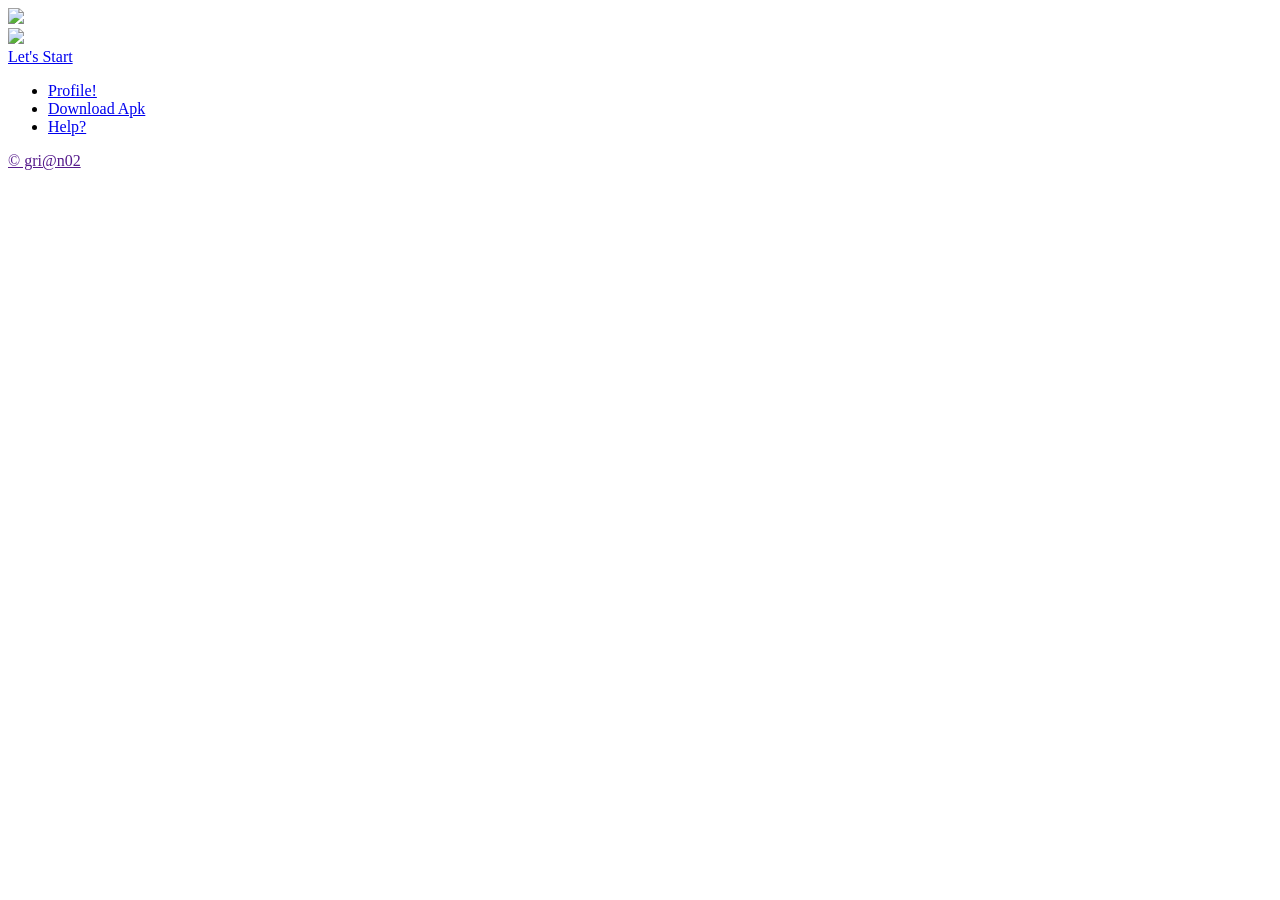
==== index.html @ 62d93dca "change title" ====
<!DOCTYPE html>
<html lang="en">

<head>
    <meta charset="UTF-8">
    <meta name="viewport" content="width=device-width, initial-scale=1.0">
    <title>CpE Dev</title>
    <link href="https://fonts.googleapis.com/css2?family=Noto+Sans+TC:wght@700&display=swap" rel="stylesheet">
    <link href="https://fonts.googleapis.com/css2?family=Noto+Sans+TC:wght@300&display=swap" rel="stylesheet">
    <link rel="stylesheet" href="https://cdnjs.cloudflare.com/ajax/libs/font-awesome/5.14.0/css/all.min.css" integrity="sha512-1PKOgIY59xJ8Co8+NE6FZ+LOAZKjy+KY8iq0G4B3CyeY6wYHN3yt9PW0XpSriVlkMXe40PTKnXrLnZ9+fkDaog==" crossorigin="anonymous" />
    <link rel="icon" href="images/schoollogo.png">
    <link rel="stylesheet" href="css/index.css">
    <link rel="stylesheet" href="css/help.css">
</head>

<body>
    <div class="wrapper">
        <main class="main">
            <div>
                <img src="images/school.png" class="school-logo">
            </div>
            <div class="hero-image">
                <img src="images/title.png" class="entry-logo">
            </div>
            <a class="lets-begin" id="beginBTN" href="selection.html">Let's Start</a>
            
        </main>
    </div>
    <footer class="footer">
        <ul class="links">
            <li><a class="active" href="creators.html">Profile!</a></li>
            <li><a class="active" href="APK/GECOMTECH-Grian.apk" >Download Apk</a></li>
            <li><a class="active" href="https://github.com/yan-gajila/gecomtech/blob/main/README.md">Help?</a></li>
        </ul>
        <section class="copyright">
            <p > <a href=""> &#169; gri@n02 </a></p>
        </section>
        <!-- <audio id="music">
            <source src="sfx/frontmusic.mp3" type="audio/mp3">
                <p><i class="fa fa-play" aria-hidden="true"></i>
                <i class="fa fa-pause" aria-hidden="true"></i></p>
        </audio> -->
        <audio  id="click">
            <source src="sfx/click.ogg" type="audio/mp3">
        </audio>
    </footer>
    <script src="js/entry.js"></script>
</body>
</html>
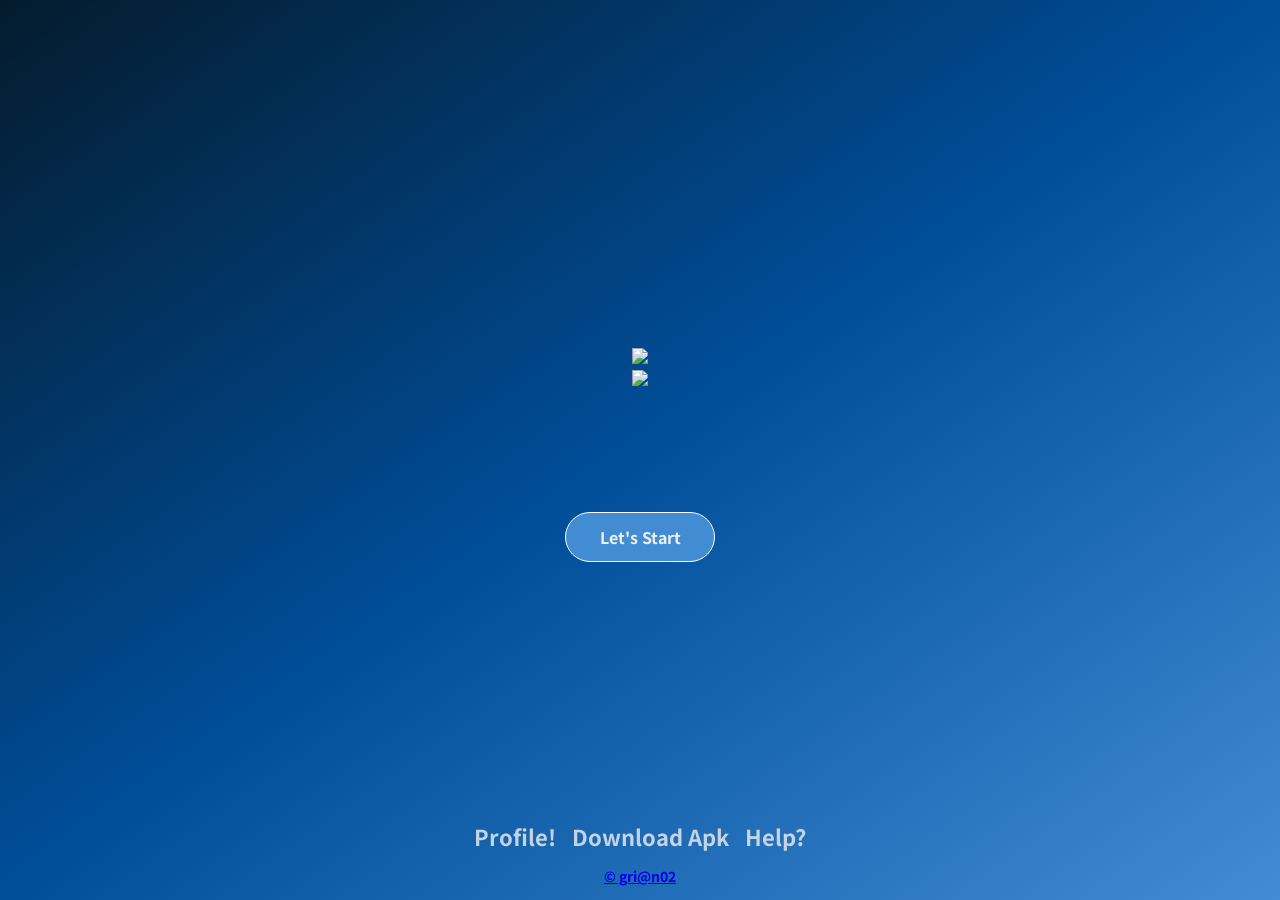
==== commit 7f8f4f9d: "repairing some of my links" ====
--- a/index.html
+++ b/index.html
@@ -8,7 +8,7 @@
     <link href="https://fonts.googleapis.com/css2?family=Noto+Sans+TC:wght@700&display=swap" rel="stylesheet">
     <link href="https://fonts.googleapis.com/css2?family=Noto+Sans+TC:wght@300&display=swap" rel="stylesheet">
     <link rel="stylesheet" href="https://cdnjs.cloudflare.com/ajax/libs/font-awesome/5.14.0/css/all.min.css" integrity="sha512-1PKOgIY59xJ8Co8+NE6FZ+LOAZKjy+KY8iq0G4B3CyeY6wYHN3yt9PW0XpSriVlkMXe40PTKnXrLnZ9+fkDaog==" crossorigin="anonymous" />
-    <link rel="icon" href="images/schoollogo.png">
+    <link rel="icon" href="images/iconlogo.jpg">
     <link rel="stylesheet" href="css/index.css">
     <link rel="stylesheet" href="css/help.css">
 </head>
@@ -29,17 +29,12 @@
     <footer class="footer">
         <ul class="links">
             <li><a class="active" href="creators.html">Profile!</a></li>
-            <li><a class="active" href="APK/GECOMTECH-Grian.apk" >Download Apk</a></li>
-            <li><a class="active" href="https://github.com/yan-gajila/gecomtech/blob/main/README.md">Help?</a></li>
+            <li><a class="active" href="App Not Available Right Now" >Download Apk</a></li>
+            <li><a class="active" href="https://github.com/g-r-i-a-n/gecomtech/blob/main/README.md">Help?</a></li>
         </ul>
         <section class="copyright">
-            <p > <a href=""> &#169; gri@n02 </a></p>
+            <p > <a href="https://github.com/g-r-i-a-n"> &#169; gri@n02 </a></p>
         </section>
-        <!-- <audio id="music">
-            <source src="sfx/frontmusic.mp3" type="audio/mp3">
-                <p><i class="fa fa-play" aria-hidden="true"></i>
-                <i class="fa fa-pause" aria-hidden="true"></i></p>
-        </audio> -->
         <audio  id="click">
             <source src="sfx/click.ogg" type="audio/mp3">
         </audio>
--- a/css/index.css
+++ b/css/index.css
@@ -0,0 +1,842 @@
+*, *:before, *:after {
+    box-sizing: border-box;
+}
+
+html {
+    font-size: 22px;
+    box-sizing: border-box;
+    text-decoration: none;
+}
+
+.android_link{
+    color: rgb(239, 239, 239, .8);
+}
+
+.active {
+    text-decoration: none;
+    color: rgb(239, 239, 239, .8);
+    padding: 0px 8px;
+}
+
+.active:visited {
+    text-decoration: none;
+    color: rgb(239, 239, 239, .8);
+}
+
+.active .back-selection {
+    text-decoration: none;
+    color: rgb(239, 239, 239, .8);
+    margin: 8px 0px;
+}
+
+.active .back-selection:visited {
+    text-decoration: none;
+    color: #efefef
+}
+
+.links {
+    color: #efefef;
+    display: flex;
+    font-weight: 700;
+    align-items: center;
+    justify-content: center;
+    width: 100%;
+    padding: 0;
+    margin: 0px;
+}
+
+.copyright {
+    align-self: center;
+    font-size: 14px;
+    font-weight: 700;
+    color: rgb(0, 0, 0, 0.7); 
+    padding: 0;
+    margin: 0px;
+}
+
+.main {
+    color:#2a2a2d;
+    height: 100%;
+    min-height: 100vh;
+    display: flex;
+    flex-direction: column;
+    justify-content: center;
+
+}
+
+/* start button */
+.entry-logo {
+    margin-bottom: 20px;
+    width: 98%;
+    max-width: 500px;
+    height: auto;
+}
+.school-logo {
+    margin-top: -100px;
+}
+
+
+.hero-image {
+    margin-bottom: 100px;
+}
+
+.selection-logo {
+    margin: 0 auto;
+    padding: 8px;
+    width: 98%;
+    max-width: 500px;
+    height: auto;
+}
+
+.gamescreen-logo {
+    margin: 0px;
+    width: 80%;
+    max-width: 500px;
+    height: auto;
+}
+
+.results-logo {
+    margin: 0px;
+    width: 60%;
+    max-width: 500px;
+    height: auto;
+    flex-grow: 3;
+    z-index: 1000;
+
+}
+
+
+/* -----arrow icon------ */
+.handarrow {
+    height: 20px;
+}
+
+
+.header {
+    padding: 8px;
+}
+
+body {
+    font-family: 'Noto Sans TC', sans-serif;
+    margin: 0 auto;
+    text-align: center;
+    background-image: linear-gradient(145deg, #041B2D, #004E9A, #428CD4, #FF9CDA, #EA4492);
+    background-size: 300%;
+    background-color: #428CD4;
+    animation: bg-animation 30s infinite alternate;
+    background-color: #428CD4;
+    overflow-y: hidden;
+}
+
+@keyframes bg-animation {
+    0% {
+        background-position: left;
+    }
+    100% {
+        background-position: right;
+    }
+}
+
+
+.footer {
+    position: fixed;
+    bottom: 0;
+    display: flex;
+    flex-direction: column;
+    margin: 0 auto;
+    text-align: center;
+    width: 100%;
+}
+.footer.extra_detail {
+    position: relative;
+    margin-top: 10px;
+}
+
+.footer ul {
+    list-style: none;
+}
+
+.footer a:hover {
+    color: rgba(255, 255, 255, 0.8);
+}
+
+.required {
+    color: red;
+}
+#toggle{
+    cursor: pointer;
+}
+.lets-begin, .play-game {
+    background-color: #428CD4;
+    border-radius: 50px;
+    border: 1px solid white;
+    font-size: medium;
+    font-weight: 700;
+    color: #efefef;
+    border: 1px solid white;
+    padding: 12px 22px 12px 22px;
+    margin: 0 auto;
+    text-decoration: none;
+    cursor: pointer;
+    width: 150px;
+}
+
+.play-game {
+    text-align: center;
+    text-decoration: none;
+    margin-top: 20px;
+}
+
+#lets-begin:visited {
+    color: #efefef; 
+    background-color: #173bd0;
+    border-radius: 50px;
+}
+
+.back-selection:visited {
+    color: #efefef;
+    text-decoration: none;
+    
+}
+
+
+.selection-wrapper {
+    height: 100%;
+    min-height: 100vh;
+    display: flex;
+    flex-direction: column;
+    justify-content: center;
+    align-items: center;
+    margin: 0px auto;
+}
+
+.selection {
+    /* background-color: #efefef; */
+    margin-bottom: 32px;
+    /* border-radius: 12px;
+    opacity: 0.75; */
+
+}
+
+
+.selection-menu-header {
+    color: #041B2D;
+    font-size: 1.8rem;
+    margin: 16px;
+}
+
+.selection-menu {
+    display: flex;
+    flex-direction: column;
+    align-items: flex-start;
+
+}
+
+label {
+    padding: 4px;
+    color: #041B2D;
+    font-size: small;
+    display: flex;
+    flex-direction: column;
+    align-items: flex-start;
+    margin: 0;
+    
+}
+
+.text-pad {
+    margin-top: 18px;
+    /* margin-bottom: px; */
+    font-weight: bold;
+    font-size: 15px;
+    font-style: italic;
+    color: #000000;
+    text-decoration: underline;
+}
+
+
+.questionNum {
+    --radius: 6px;
+    --baseFg: dimgray;
+    --baseBg: white;
+    --accentFg: #006fc2;
+    --accentBg: #bae1ff;
+
+}
+
+.category {
+    --radius: 6px;
+    --baseFg: dimgray;
+    --baseBg: white;
+    --accentFg: #006fc2;
+    --accentBg: #bae1ff;
+
+}
+
+.difficulty {
+    --radius: 6px;
+    --baseFg: dimgray;
+    --baseBg: white;
+    --accentFg: #006fc2;
+    --accentBg: #bae1ff;
+}
+
+select {
+    font: 400 12px/1.3;
+    cursor: pointer;
+    -webkit-appearance: none;
+    appearance: none;
+    color: var(--baseFg);
+    border: 1px solid var(--accentFg);
+    line-height: 1;
+    outline: 0;
+    padding: 0.65em 2.5em 0.55em 0.75em;
+    width: 250px;
+    border-radius: var(--radius);
+    background-color: var(--baseBg);
+    background-image: linear-gradient(var(--baseFg), var(--baseFg)),
+        linear-gradient(-135deg, transparent 50%, var(--accentBg) 50%),
+        linear-gradient(-225deg, transparent 50%, var(--accentBg) 50%),
+        linear-gradient(var(--accentBg) 42%, var(--accentFg) 42%);
+    background-repeat: no-repeat, no-repeat, no-repeat, no-repeat;
+    background-size: 1px 100%, 20px 22px, 20px 22px, 20px 100%;
+    background-position: right 20px center, right bottom, right bottom, right bottom;   
+    }
+
+    select:hover {
+    background-image: linear-gradient(var(--accentFg), var(--accentFg)),
+        linear-gradient(-135deg, transparent 50%, var(--accentFg) 50%),
+        linear-gradient(-225deg, transparent 50%, var(--accentFg) 50%),
+        linear-gradient(var(--accentFg) 42%, var(--accentBg) 42%);
+    }
+
+    select:active {
+    background-image: linear-gradient(var(--accentFg), var(--accentFg)),
+        linear-gradient(-135deg, transparent 50%, var(--accentFg) 50%),
+        linear-gradient(-225deg, transparent 50%, var(--accentFg) 50%),
+        linear-gradient(var(--accentFg) 42%, var(--accentBg) 42%);
+    color: var(--accentBg);
+    border-color: var(--accentFg);
+    background-color: var(--accentFg);
+    }
+#toggle{
+    width: 20%;
+    height: auto;
+    margin: 0px;
+}
+
+    @media screen and (max-height: 601px){
+    .selection {
+        margin-bottom: 0px;}
+    .text-pad {
+            margin-top: 0px;
+            /* margin-bottom: px; */
+        }
+    #toggle{
+            width: 16%;
+            height: auto;
+            margin: 0px;
+        }
+    .play-game {
+            padding: 10px 16px 10px 16px;
+            margin: 0 auto;
+            text-decoration: none;
+            cursor: pointer;
+            width: 150px;
+        }
+    }
+
+
+/* GAME SCREEN */
+.gamescreen-body{
+    overflow:scroll;
+}
+header {
+    color: rgb(239, 239, 239, .8);
+    text-decoration: none;
+    padding-top: 8px;
+}
+.counterSpan {
+    color: rgb(239, 239, 239, .8);
+    padding-bottom: 4px;
+}
+.wrapper{
+    display: flex;
+    flex-direction: column;
+    
+}
+
+.gamescreen-wrapper {
+    height: 100%;
+    min-height: 100vh;
+    width: 100%;
+    display: flex;
+    flex-direction: column;
+    
+
+
+}
+
+.first-p{
+    margin-top: 4px;
+}
+.question {
+    background-color: rgb(239, 239, 239, .4);
+    font-size: large;
+    font-weight: 700;
+    height: 200px;
+    margin: 5px auto;
+    max-width: 320px;
+    border: none;
+    border-radius: 12px;
+    padding: 24px;
+    width: 100%;
+    display: flex;
+    justify-content: center;
+    align-items: center; 
+    color: #2a2a2d;
+}
+
+.btn {
+    cursor: pointer;
+    width: 100%;
+    max-width: 320px;
+    border: none;
+    border-radius: 6px;
+    padding: 8px 8px;
+    text-align: center;
+    font-size: medium;
+    color: #2a2a2d;
+    font-weight: 500;
+    font-family: 'Noto Sans TC', sans-serif;
+    background-color: rgb(239, 239, 239, .8)
+
+}
+
+.btn-submit {
+    color: white;
+    background-color: #21c36f;
+    border: 1px solid white;
+    border-radius: 50px;
+    cursor: pointer;
+    font-size: medium;
+    padding-left: 23px;
+    padding-right: 23px;
+    padding: 13px 23px 13px 23px;
+    margin: 16px auto 0px;
+    text-decoration: none;
+    width: 150px;
+}
+
+.btn-submit:focus {
+    outline: none;
+}
+
+.selected:focus {
+    outline: none;
+
+}
+
+.incorrect {
+    background-color: rgba(239, 239, 239, .8);
+    color: #CD547B;
+}
+
+.result.off {
+    color: rgba(239, 239, 239, 0);
+    font-size: large;
+    padding-top: 0px;
+
+}
+.result.on{
+    color: rgba(239, 239, 239, 1);
+    font-size: large;
+    padding-top: 0px;
+}
+
+.result.incorrect{
+    color: #CD547B;
+    background: transparent;
+}
+
+.selected {
+    background-color: rgba(167, 165, 166, .8);
+    color: #efefef;
+}
+
+.correct {
+    background-color: #21c36f;
+    border: #21c36f;
+    color: #efefef;
+}
+.selected.incorrect {
+    color: #CD547B;
+}
+
+.btn.answer{
+    margin: auto 5px;
+}
+
+.btn-next {
+    border: none;
+    background-color: #428CD4;
+    border-radius: 50px;
+    border: 1px solid #efefef;
+    font-size: medium;
+    font-weight: 700;
+    color: #efefef;
+
+    padding: 13px 23px 13px 23px;
+    margin: 0 auto;
+    text-decoration: none;
+    cursor: pointer;
+    width: 150px;
+    border: 1px solid white;
+    transition: all 0.5s;
+
+}
+
+.btn-next {
+    cursor: pointer;
+    display: inline-block;
+    position: relative;
+    transition: 0.5s;
+    outline: none;
+}
+.btn-next:after {
+    content: "»";
+    position: absolute;
+    opacity: 0;  
+    top: 12px;
+    right: -25px;
+    transition: 0.5s;
+    }
+    
+.btn-next:hover{
+    padding-right: 18px;
+    padding-left:4px;
+}
+
+.btn-next:hover:after {
+    opacity: 1;
+    right: 36px;
+}
+.counterSpan {
+    color: #efefef;
+}
+@media screen and (max-height: 659px){
+    .gamescreen-body{
+        overflow-y: hidden;
+    }
+    header {
+        text-decoration: none;
+        padding-top: 0px;
+    }
+    .gamescreen-logo {
+        margin: 0px;
+        width: 35%;
+    }
+    .question {
+        height: 140px;
+        margin: 0px auto;
+        padding: 8px 8px 8px 8px;
+        width: 100%;
+    }
+    .btn {
+        margin: 6px;
+        padding: 3px 3px;
+    }
+    .btn-submit {
+            padding: 6px 16px 6px 16px;
+        }
+    .btn.answer{
+        margin: 0px auto;
+    }
+    .btn-next {
+        padding: 6px 16px 6px 16px;
+    }
+}
+@media screen and (min-height: 660px){
+    .gamescreen-body{
+        overflow-y: hidden;
+    }
+    header {
+        text-decoration: none;
+        padding-top: 2px;
+    }
+    .gamescreen-logo {
+        margin: 0px;
+        width: 50%;
+    }
+    .question {
+        height: 150px;
+        margin: 0px auto;
+        padding: 12px 12px 12px 12px;
+        width: 100%;
+    }
+    .btn {
+        padding: 6px 6px;
+    }
+    .btn-submit {
+            padding: 10px 20px 10px 20px;
+        }
+    .btn.answer{
+        margin: auto 5px;
+    }
+    .btn-next {
+        padding: 10px 20px 10px 20px;
+    }
+}
+@media screen and (min-height: 749px){
+    .gamescreen-body{
+        overflow-y: hidden;
+    }
+    header {
+        text-decoration: none;
+        padding-top: 2px;
+    }
+    .gamescreen-logo {
+        margin: 0px;
+        width: 70%;
+    }
+    .question {
+        height: 170px;
+        margin: 0px auto;
+        padding: 12px 12px 12px 12px;
+        width: 100%;
+    }
+    .btn {
+        padding: 8px 8px;
+    }
+    .btn-submit {
+            padding: 13px 23px 13px 23px;
+        }
+    .btn.answer{
+        margin: auto 5px;
+    }
+    .btn-next {
+        padding: 13px 23px 13px 23px;
+    }
+}
+@media screen and (min-height: 750px){
+    .gamescreen-body{
+        overflow-y: hidden;
+    }
+}
+
+/* RESULTS */
+.results-main{
+    z-index: 1;
+}
+.body-results{
+    background: rgb(79, 141, 212);
+    overflow: scroll;
+    display: flex;
+    flex-direction: column;
+    justify-content: center;
+    z-index: 1;
+}
+.result-header{
+    display: flex;
+    flex-direction: column;
+    color: #efefef;
+    justify-content: center;
+    z-index: 1;
+}
+#funny{
+    color: #efefef;
+}
+
+.results-display{
+    display: flex;
+    flex-direction: column;
+    justify-content: center;
+}
+
+.full-results{
+    border-collapse: collapse;
+
+    color: white;
+    width:70%; 
+    margin-left:15%; 
+    margin-right:15%;
+    max-height: 200px;
+    /* max-width: 780px; */
+    overflow: scroll;
+    /* display: flex;
+    flex-direction: column;
+    justify-content: center; */
+}
+.full-results::-webkit-scrollbar {
+    display: none;}
+.results-table{
+    border-radius: 20px;
+    /* display: flex;
+    flex-direction: column;
+    justify-content: center; */
+}
+
+.full-results td, .full-results th {
+        
+    font-weight: 500;
+    padding: 8px;
+    text-align: left;
+}
+.full-results th {
+    background-color: rgba(21, 86, 135, 0.5);
+    font-weight: 700;
+    padding-bottom: 12px;
+    padding-top: 12px;
+    text-align: left;
+    font-size: 1rem;
+}
+.wrong {
+    background-color: rgb(205, 84, 123, .5);
+}
+.right {
+    background-color: rgba(33, 195, 111, .5); 
+}
+.more-results {
+    background-color: #247ad0;
+    border: none;
+    border-radius: 50px;
+    font-size: medium;
+    font-weight: 700;
+    color: #efefef;
+    padding: 13px 30px 13px 30px;
+    margin: 10px auto;
+    text-decoration: none;
+    cursor: pointer;
+    width: 150px;
+    border: 1px solid white;
+}
+
+.play-again{
+    background-color: #EA4492;
+    border: 1px solid white;
+    border-radius: 50px;
+    font-size: medium;
+    font-weight: 700;
+    color: #efefef;
+    padding: 13px 30px 13px 30px;
+    margin: 10px auto;
+    text-decoration: none;
+    cursor: pointer;
+    width: 150px;
+}
+
+.more-results:focus {
+    outline: none;
+}
+
+.result-header{
+    margin: 5px auto
+}
+
+.play-again:focus {
+    outline: none;
+}
+/* results table styling */
+
+.questionColumn{
+    font-size: 12px;
+}
+
+@media screen and (min-width: 480px){
+    .question{
+        margin: 5px auto;
+    }
+}
+
+@media screen and (min-height: 830px){
+    .footer.extra_detail{
+        position: fixed;
+    }
+}
+
+@media screen and (max-height: 659px){
+    .body-results{
+        overflow-y: hidden;
+    }
+    .full-results{
+        width:94%; 
+        margin-left:3%; 
+        margin-right:3%;
+        max-height: 150px;}
+    .results-logo {
+        margin: 0px;
+        width: 30%;
+    }
+    #funny{
+        margin: 4px;
+    }
+    .more-results {
+        padding: 13px 16px 13px 16px;
+        margin: 10px auto;
+    }
+    
+    .play-again{
+        padding: 13px 30px 13px 30px;
+        margin: 10px auto;
+        text-decoration: none;
+        cursor: pointer;
+        width: 150px;
+    }
+    .result-header{
+        margin: 0px auto
+    }
+    .questionColumn{
+        font-size: 12px;
+    }
+}
+@media screen and (min-height: 660px){
+    .body-results{
+        overflow-y: hidden;
+    }
+    .full-results{
+        width:94%; 
+        margin-left:3%; 
+        margin-right:3%;
+        max-height: 200px;}
+    .results-logo {
+        margin: 0px;
+        width: 50%;
+    }
+    #funny{
+        margin: 4px;
+    }
+    .more-results {
+        padding: 13px 16px 13px 16px;
+        margin: 10px auto;
+    }
+    
+    .play-again{
+        padding: 13px 30px 13px 30px;
+        margin: 10px auto;
+        text-decoration: none;
+        cursor: pointer;
+        width: 150px;
+    }
+    .result-header{
+        margin: 0px auto
+    }
+    .questionColumn{
+        font-size: 12px;
+    }
+}
+@media screen and (min-height: 749px){
+    .body-results{
+        overflow-y: hidden;
+    }
+    .full-results{
+        width:94%; 
+        margin-left:3%; 
+        margin-right:3%;
+        max-height: 300px;}
+    .results-logo {
+        margin: 0px;
+        width: 60%;
+    }
+    .questionColumn{
+        font-size: 1rem;
+    }
+}
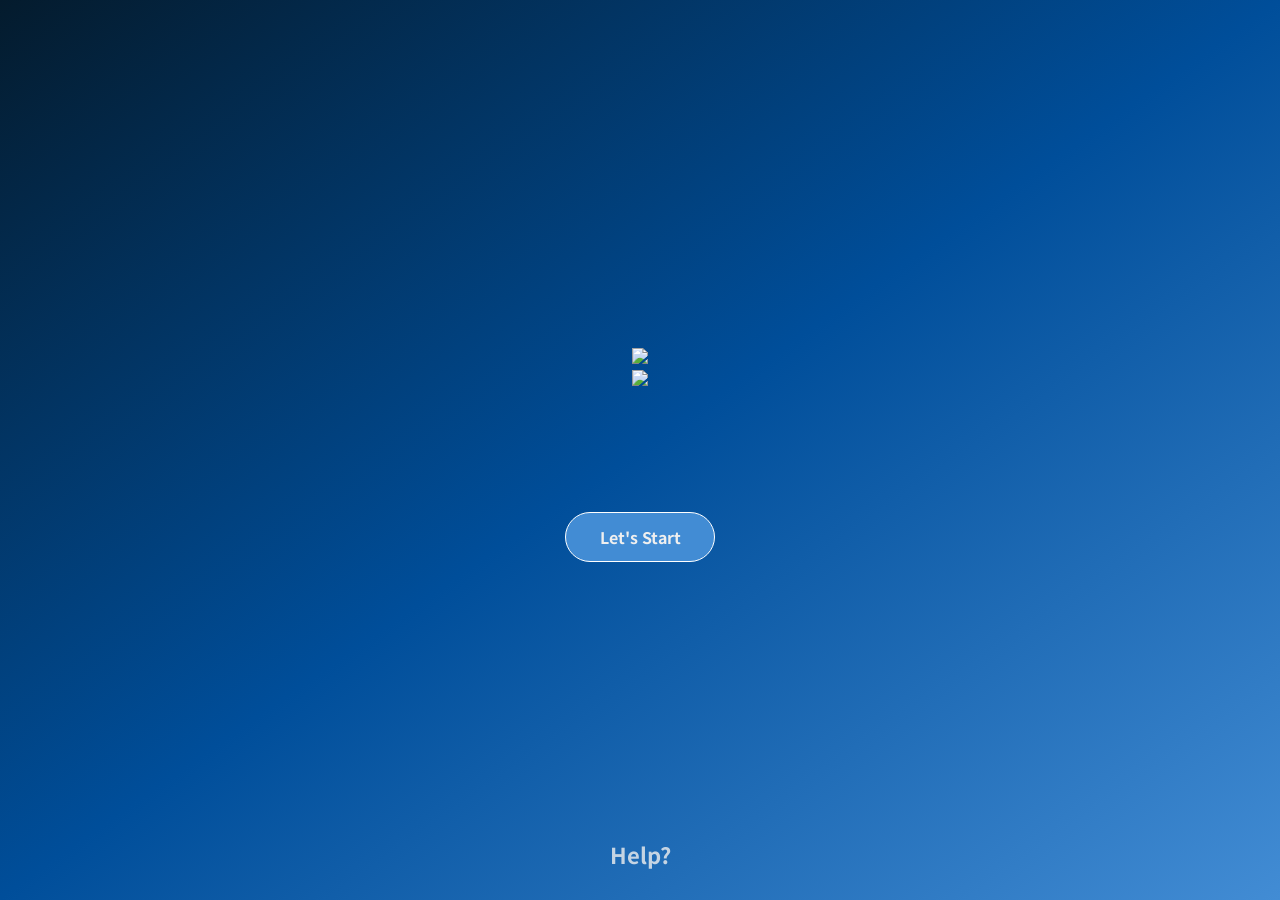
==== commit be62cd13: "small changes" ====
--- a/index.html
+++ b/index.html
@@ -1,44 +1,56 @@
 <!DOCTYPE html>
 <html lang="en">
+	<head>
+		<meta charset="UTF-8" />
+		<meta name="viewport" content="width=device-width, initial-scale=1.0" />
+		<title>Gecomtech</title>
+		<link
+			href="https://fonts.googleapis.com/css2?family=Noto+Sans+TC:wght@700&display=swap"
+			rel="stylesheet"
+		/>
+		<link
+			href="https://fonts.googleapis.com/css2?family=Noto+Sans+TC:wght@300&display=swap"
+			rel="stylesheet"
+		/>
+		<link
+			rel="stylesheet"
+			href="https://cdnjs.cloudflare.com/ajax/libs/font-awesome/5.14.0/css/all.min.css"
+			integrity="sha512-1PKOgIY59xJ8Co8+NE6FZ+LOAZKjy+KY8iq0G4B3CyeY6wYHN3yt9PW0XpSriVlkMXe40PTKnXrLnZ9+fkDaog=="
+			crossorigin="anonymous"
+		/>
+		<link rel="icon" href="images/CpeDev.png" />
+		<link rel="stylesheet" href="css/index.css" />
+		<link rel="stylesheet" href="css/help.css" />
+	</head>
 
-<head>
-    <meta charset="UTF-8">
-    <meta name="viewport" content="width=device-width, initial-scale=1.0">
-    <title>CpE Dev</title>
-    <link href="https://fonts.googleapis.com/css2?family=Noto+Sans+TC:wght@700&display=swap" rel="stylesheet">
-    <link href="https://fonts.googleapis.com/css2?family=Noto+Sans+TC:wght@300&display=swap" rel="stylesheet">
-    <link rel="stylesheet" href="https://cdnjs.cloudflare.com/ajax/libs/font-awesome/5.14.0/css/all.min.css" integrity="sha512-1PKOgIY59xJ8Co8+NE6FZ+LOAZKjy+KY8iq0G4B3CyeY6wYHN3yt9PW0XpSriVlkMXe40PTKnXrLnZ9+fkDaog==" crossorigin="anonymous" />
-    <link rel="icon" href="images/iconlogo.jpg">
-    <link rel="stylesheet" href="css/index.css">
-    <link rel="stylesheet" href="css/help.css">
-</head>
-
-<body>
-    <div class="wrapper">
-        <main class="main">
-            <div>
-                <img src="images/school.png" class="school-logo">
-            </div>
-            <div class="hero-image">
-                <img src="images/title.png" class="entry-logo">
-            </div>
-            <a class="lets-begin" id="beginBTN" href="selection.html">Let's Start</a>
-            
-        </main>
-    </div>
-    <footer class="footer">
-        <ul class="links">
-            <li><a class="active" href="creators.html">Profile!</a></li>
-            <li><a class="active" href="App Not Available Right Now" >Download Apk</a></li>
-            <li><a class="active" href="https://github.com/g-r-i-a-n/gecomtech/blob/main/README.md">Help?</a></li>
-        </ul>
-        <section class="copyright">
-            <p > <a href="https://github.com/g-r-i-a-n"> &#169; gri@n02 </a></p>
-        </section>
-        <audio  id="click">
-            <source src="sfx/click.ogg" type="audio/mp3">
-        </audio>
-    </footer>
-    <script src="js/entry.js"></script>
-</body>
-</html>+	<body>
+		<div class="wrapper">
+			<main class="main">
+				<div>
+					<img src="images/school.png" class="school-logo" />
+				</div>
+				<div class="hero-image">
+					<img src="images/title.png" class="entry-logo" />
+				</div>
+				<a class="lets-begin" id="beginBTN" href="selection.html"
+					>Let's Start</a
+				>
+			</main>
+		</div>
+		<footer class="footer">
+			<ul style="margin-bottom: 30px" class="links">
+				<li>
+					<a
+						class="active"
+						href="https://github.com/g-r-i-a-n/gecomtech/blob/main/README.md"
+						>Help?</a
+					>
+				</li>
+			</ul>
+			<audio id="click">
+				<source src="sfx/click.ogg" type="audio/mp3" />
+			</audio>
+		</footer>
+		<script src="js/entry.js"></script>
+	</body>
+</html>
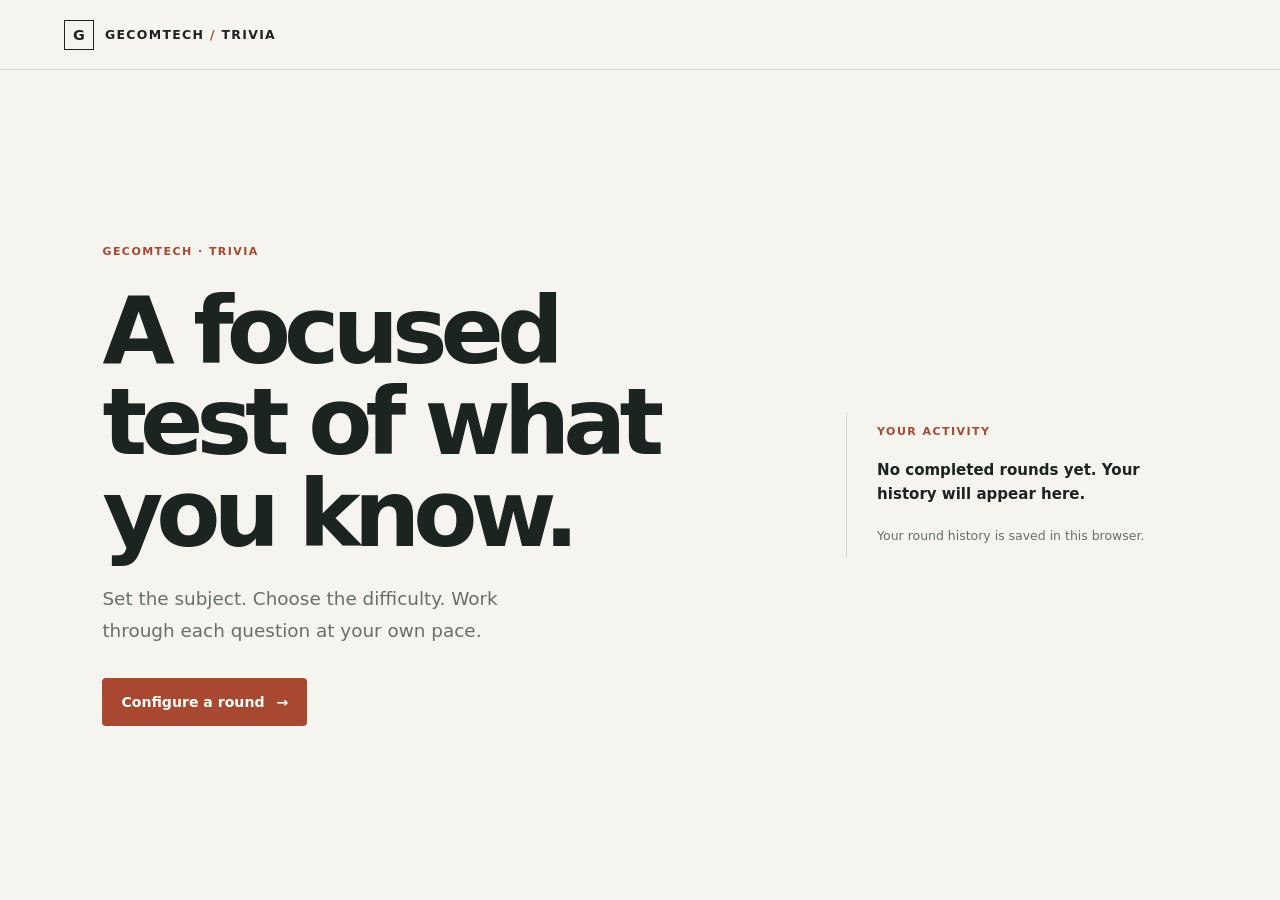
==== commit 95f7382a: "chore: update the ui" ====
--- a/index.html
+++ b/index.html
@@ -1,56 +1,51 @@
-<!DOCTYPE html>
+<!doctype html>
 <html lang="en">
 	<head>
 		<meta charset="UTF-8" />
 		<meta name="viewport" content="width=device-width, initial-scale=1.0" />
-		<title>Gecomtech</title>
-		<link
-			href="https://fonts.googleapis.com/css2?family=Noto+Sans+TC:wght@700&display=swap"
-			rel="stylesheet"
+		<meta name="theme-color" content="#f5f4ef" />
+		<meta
+			name="description"
+			content="Build your knowledge with a focused, customizable trivia quiz."
 		/>
-		<link
-			href="https://fonts.googleapis.com/css2?family=Noto+Sans+TC:wght@300&display=swap"
-			rel="stylesheet"
-		/>
-		<link
-			rel="stylesheet"
-			href="https://cdnjs.cloudflare.com/ajax/libs/font-awesome/5.14.0/css/all.min.css"
-			integrity="sha512-1PKOgIY59xJ8Co8+NE6FZ+LOAZKjy+KY8iq0G4B3CyeY6wYHN3yt9PW0XpSriVlkMXe40PTKnXrLnZ9+fkDaog=="
-			crossorigin="anonymous"
-		/>
-		<link rel="icon" href="images/CpeDev.png" />
+		<title>Gecomtech | Quiz Game</title>
 		<link rel="stylesheet" href="css/index.css" />
-		<link rel="stylesheet" href="css/help.css" />
 	</head>
-
-	<body>
-		<div class="wrapper">
-			<main class="main">
-				<div>
-					<img src="images/school.png" class="school-logo" />
+	<body class="home-page">
+		<header class="site-header home-header">
+			<a class="brand" href="index.html" aria-label="Gecomtech home">
+				<span class="brand-mark" aria-hidden="true">G</span>
+				<span>GECOMTECH <span class="brand-divider">/</span> TRIVIA</span>
+			</a>
+		</header>
+		<main class="home-layout">
+			<section class="home-story" aria-labelledby="home-title">
+				<p class="eyebrow">GECOMTECH · TRIVIA</p>
+				<h1 id="home-title">A focused test of what you know.</h1>
+				<p class="home-description">
+					Set the subject. Choose the difficulty. Work through each question at
+					your own pace.
+				</p>
+				<a class="primary-button home-start" href="selection.html">
+					Configure a round <span aria-hidden="true">&rarr;</span>
+				</a>
+			</section>
+			<aside class="home-rail" aria-labelledby="activityTitle">
+				<p class="rail-heading" id="activityTitle">YOUR ACTIVITY</p>
+				<p class="activity-summary" id="activitySummary" role="status" aria-live="polite">
+					Loading your saved rounds…
+				</p>
+				<div class="in-progress" id="resumeRound" hidden>
+					<p class="resume-label">ROUND IN PROGRESS</p>
+					<p id="resumeDetail" class="resume-detail"></p>
+					<a class="resume-link" href="gamescreen.html">
+						Resume round <span aria-hidden="true">&rarr;</span>
+					</a>
 				</div>
-				<div class="hero-image">
-					<img src="images/title.png" class="entry-logo" />
-				</div>
-				<a class="lets-begin" id="beginBTN" href="selection.html"
-					>Let's Start</a
-				>
-			</main>
-		</div>
-		<footer class="footer">
-			<ul style="margin-bottom: 30px" class="links">
-				<li>
-					<a
-						class="active"
-						href="https://github.com/g-r-i-a-n/gecomtech/blob/main/README.md"
-						>Help?</a
-					>
-				</li>
-			</ul>
-			<audio id="click">
-				<source src="sfx/click.ogg" type="audio/mp3" />
-			</audio>
-		</footer>
-		<script src="js/entry.js"></script>
+				<ol class="recent-list" id="recentRounds" aria-label="Recent completed rounds"></ol>
+				<p class="rail-note">Your round history is saved in this browser.</p>
+			</aside>
+		</main>
+		<script type="module" src="js/dashboard.js"></script>
 	</body>
 </html>
--- a/css/index.css
+++ b/css/index.css
@@ -1,842 +1,533 @@
-*, *:before, *:after {
-    box-sizing: border-box;
+:root {
+	color-scheme: light;
+	font-family: Inter, ui-sans-serif, system-ui, -apple-system, BlinkMacSystemFont, "Segoe UI", sans-serif;
+	font-synthesis: none;
+	text-rendering: optimizeLegibility;
+	--page: #f5f4ef;
+	--surface: #fffefa;
+	--ink: #1c2421;
+	--muted: #65706a;
+	--accent: #a94830;
+	--accent-dark: #843823;
+	--line: #d7d9d2;
+	--line-soft: #e6e7e1;
+	--success: #28644a;
+	--danger: #a33e32;
+}
+
+* {
+	box-sizing: border-box;
 }
 
 html {
-    font-size: 22px;
-    box-sizing: border-box;
-    text-decoration: none;
-}
-
-.android_link{
-    color: rgb(239, 239, 239, .8);
-}
-
-.active {
-    text-decoration: none;
-    color: rgb(239, 239, 239, .8);
-    padding: 0px 8px;
-}
-
-.active:visited {
-    text-decoration: none;
-    color: rgb(239, 239, 239, .8);
-}
-
-.active .back-selection {
-    text-decoration: none;
-    color: rgb(239, 239, 239, .8);
-    margin: 8px 0px;
-}
-
-.active .back-selection:visited {
-    text-decoration: none;
-    color: #efefef
-}
-
-.links {
-    color: #efefef;
-    display: flex;
-    font-weight: 700;
-    align-items: center;
-    justify-content: center;
-    width: 100%;
-    padding: 0;
-    margin: 0px;
-}
-
-.copyright {
-    align-self: center;
-    font-size: 14px;
-    font-weight: 700;
-    color: rgb(0, 0, 0, 0.7); 
-    padding: 0;
-    margin: 0px;
-}
-
-.main {
-    color:#2a2a2d;
-    height: 100%;
-    min-height: 100vh;
-    display: flex;
-    flex-direction: column;
-    justify-content: center;
-
-}
-
-/* start button */
-.entry-logo {
-    margin-bottom: 20px;
-    width: 98%;
-    max-width: 500px;
-    height: auto;
-}
-.school-logo {
-    margin-top: -100px;
-}
-
-
-.hero-image {
-    margin-bottom: 100px;
-}
-
-.selection-logo {
-    margin: 0 auto;
-    padding: 8px;
-    width: 98%;
-    max-width: 500px;
-    height: auto;
-}
-
-.gamescreen-logo {
-    margin: 0px;
-    width: 80%;
-    max-width: 500px;
-    height: auto;
-}
-
-.results-logo {
-    margin: 0px;
-    width: 60%;
-    max-width: 500px;
-    height: auto;
-    flex-grow: 3;
-    z-index: 1000;
-
-}
-
-
-/* -----arrow icon------ */
-.handarrow {
-    height: 20px;
-}
-
-
-.header {
-    padding: 8px;
+	min-width: 320px;
+	min-height: 100%;
+	background: var(--page);
 }
 
 body {
-    font-family: 'Noto Sans TC', sans-serif;
-    margin: 0 auto;
-    text-align: center;
-    background-image: linear-gradient(145deg, #041B2D, #004E9A, #428CD4, #FF9CDA, #EA4492);
-    background-size: 300%;
-    background-color: #428CD4;
-    animation: bg-animation 30s infinite alternate;
-    background-color: #428CD4;
-    overflow-y: hidden;
-}
-
-@keyframes bg-animation {
-    0% {
-        background-position: left;
-    }
-    100% {
-        background-position: right;
-    }
-}
-
-
-.footer {
-    position: fixed;
-    bottom: 0;
-    display: flex;
-    flex-direction: column;
-    margin: 0 auto;
-    text-align: center;
-    width: 100%;
-}
-.footer.extra_detail {
-    position: relative;
-    margin-top: 10px;
-}
-
-.footer ul {
-    list-style: none;
-}
-
-.footer a:hover {
-    color: rgba(255, 255, 255, 0.8);
-}
-
-.required {
-    color: red;
-}
-#toggle{
-    cursor: pointer;
-}
-.lets-begin, .play-game {
-    background-color: #428CD4;
-    border-radius: 50px;
-    border: 1px solid white;
-    font-size: medium;
-    font-weight: 700;
-    color: #efefef;
-    border: 1px solid white;
-    padding: 12px 22px 12px 22px;
-    margin: 0 auto;
-    text-decoration: none;
-    cursor: pointer;
-    width: 150px;
-}
-
-.play-game {
-    text-align: center;
-    text-decoration: none;
-    margin-top: 20px;
-}
-
-#lets-begin:visited {
-    color: #efefef; 
-    background-color: #173bd0;
-    border-radius: 50px;
-}
-
-.back-selection:visited {
-    color: #efefef;
-    text-decoration: none;
-    
-}
-
-
-.selection-wrapper {
-    height: 100%;
-    min-height: 100vh;
-    display: flex;
-    flex-direction: column;
-    justify-content: center;
-    align-items: center;
-    margin: 0px auto;
-}
-
-.selection {
-    /* background-color: #efefef; */
-    margin-bottom: 32px;
-    /* border-radius: 12px;
-    opacity: 0.75; */
-
-}
-
-
-.selection-menu-header {
-    color: #041B2D;
-    font-size: 1.8rem;
-    margin: 16px;
-}
-
-.selection-menu {
-    display: flex;
-    flex-direction: column;
-    align-items: flex-start;
-
-}
-
-label {
-    padding: 4px;
-    color: #041B2D;
-    font-size: small;
-    display: flex;
-    flex-direction: column;
-    align-items: flex-start;
-    margin: 0;
-    
-}
-
-.text-pad {
-    margin-top: 18px;
-    /* margin-bottom: px; */
-    font-weight: bold;
-    font-size: 15px;
-    font-style: italic;
-    color: #000000;
-    text-decoration: underline;
-}
-
-
-.questionNum {
-    --radius: 6px;
-    --baseFg: dimgray;
-    --baseBg: white;
-    --accentFg: #006fc2;
-    --accentBg: #bae1ff;
-
-}
-
-.category {
-    --radius: 6px;
-    --baseFg: dimgray;
-    --baseBg: white;
-    --accentFg: #006fc2;
-    --accentBg: #bae1ff;
-
-}
-
-.difficulty {
-    --radius: 6px;
-    --baseFg: dimgray;
-    --baseBg: white;
-    --accentFg: #006fc2;
-    --accentBg: #bae1ff;
-}
-
+	min-width: 320px;
+	min-height: 100vh;
+	margin: 0;
+	color: var(--ink);
+	background: var(--page);
+}
+
+button,
 select {
-    font: 400 12px/1.3;
-    cursor: pointer;
-    -webkit-appearance: none;
-    appearance: none;
-    color: var(--baseFg);
-    border: 1px solid var(--accentFg);
-    line-height: 1;
-    outline: 0;
-    padding: 0.65em 2.5em 0.55em 0.75em;
-    width: 250px;
-    border-radius: var(--radius);
-    background-color: var(--baseBg);
-    background-image: linear-gradient(var(--baseFg), var(--baseFg)),
-        linear-gradient(-135deg, transparent 50%, var(--accentBg) 50%),
-        linear-gradient(-225deg, transparent 50%, var(--accentBg) 50%),
-        linear-gradient(var(--accentBg) 42%, var(--accentFg) 42%);
-    background-repeat: no-repeat, no-repeat, no-repeat, no-repeat;
-    background-size: 1px 100%, 20px 22px, 20px 22px, 20px 100%;
-    background-position: right 20px center, right bottom, right bottom, right bottom;   
-    }
-
-    select:hover {
-    background-image: linear-gradient(var(--accentFg), var(--accentFg)),
-        linear-gradient(-135deg, transparent 50%, var(--accentFg) 50%),
-        linear-gradient(-225deg, transparent 50%, var(--accentFg) 50%),
-        linear-gradient(var(--accentFg) 42%, var(--accentBg) 42%);
-    }
-
-    select:active {
-    background-image: linear-gradient(var(--accentFg), var(--accentFg)),
-        linear-gradient(-135deg, transparent 50%, var(--accentFg) 50%),
-        linear-gradient(-225deg, transparent 50%, var(--accentFg) 50%),
-        linear-gradient(var(--accentFg) 42%, var(--accentBg) 42%);
-    color: var(--accentBg);
-    border-color: var(--accentFg);
-    background-color: var(--accentFg);
-    }
-#toggle{
-    width: 20%;
-    height: auto;
-    margin: 0px;
-}
-
-    @media screen and (max-height: 601px){
-    .selection {
-        margin-bottom: 0px;}
-    .text-pad {
-            margin-top: 0px;
-            /* margin-bottom: px; */
-        }
-    #toggle{
-            width: 16%;
-            height: auto;
-            margin: 0px;
-        }
-    .play-game {
-            padding: 10px 16px 10px 16px;
-            margin: 0 auto;
-            text-decoration: none;
-            cursor: pointer;
-            width: 150px;
-        }
-    }
-
-
-/* GAME SCREEN */
-.gamescreen-body{
-    overflow:scroll;
-}
-header {
-    color: rgb(239, 239, 239, .8);
-    text-decoration: none;
-    padding-top: 8px;
-}
-.counterSpan {
-    color: rgb(239, 239, 239, .8);
-    padding-bottom: 4px;
-}
-.wrapper{
-    display: flex;
-    flex-direction: column;
-    
-}
-
-.gamescreen-wrapper {
-    height: 100%;
-    min-height: 100vh;
-    width: 100%;
-    display: flex;
-    flex-direction: column;
-    
-
-
-}
-
-.first-p{
-    margin-top: 4px;
-}
-.question {
-    background-color: rgb(239, 239, 239, .4);
-    font-size: large;
-    font-weight: 700;
-    height: 200px;
-    margin: 5px auto;
-    max-width: 320px;
-    border: none;
-    border-radius: 12px;
-    padding: 24px;
-    width: 100%;
-    display: flex;
-    justify-content: center;
-    align-items: center; 
-    color: #2a2a2d;
-}
-
-.btn {
-    cursor: pointer;
-    width: 100%;
-    max-width: 320px;
-    border: none;
-    border-radius: 6px;
-    padding: 8px 8px;
-    text-align: center;
-    font-size: medium;
-    color: #2a2a2d;
-    font-weight: 500;
-    font-family: 'Noto Sans TC', sans-serif;
-    background-color: rgb(239, 239, 239, .8)
-
-}
-
-.btn-submit {
-    color: white;
-    background-color: #21c36f;
-    border: 1px solid white;
-    border-radius: 50px;
-    cursor: pointer;
-    font-size: medium;
-    padding-left: 23px;
-    padding-right: 23px;
-    padding: 13px 23px 13px 23px;
-    margin: 16px auto 0px;
-    text-decoration: none;
-    width: 150px;
-}
-
-.btn-submit:focus {
-    outline: none;
-}
-
-.selected:focus {
-    outline: none;
-
-}
-
-.incorrect {
-    background-color: rgba(239, 239, 239, .8);
-    color: #CD547B;
-}
-
-.result.off {
-    color: rgba(239, 239, 239, 0);
-    font-size: large;
-    padding-top: 0px;
-
-}
-.result.on{
-    color: rgba(239, 239, 239, 1);
-    font-size: large;
-    padding-top: 0px;
-}
-
-.result.incorrect{
-    color: #CD547B;
-    background: transparent;
-}
-
-.selected {
-    background-color: rgba(167, 165, 166, .8);
-    color: #efefef;
-}
-
-.correct {
-    background-color: #21c36f;
-    border: #21c36f;
-    color: #efefef;
-}
-.selected.incorrect {
-    color: #CD547B;
-}
-
-.btn.answer{
-    margin: auto 5px;
-}
-
-.btn-next {
-    border: none;
-    background-color: #428CD4;
-    border-radius: 50px;
-    border: 1px solid #efefef;
-    font-size: medium;
-    font-weight: 700;
-    color: #efefef;
-
-    padding: 13px 23px 13px 23px;
-    margin: 0 auto;
-    text-decoration: none;
-    cursor: pointer;
-    width: 150px;
-    border: 1px solid white;
-    transition: all 0.5s;
-
-}
-
-.btn-next {
-    cursor: pointer;
-    display: inline-block;
-    position: relative;
-    transition: 0.5s;
-    outline: none;
-}
-.btn-next:after {
-    content: "»";
-    position: absolute;
-    opacity: 0;  
-    top: 12px;
-    right: -25px;
-    transition: 0.5s;
-    }
-    
-.btn-next:hover{
-    padding-right: 18px;
-    padding-left:4px;
-}
-
-.btn-next:hover:after {
-    opacity: 1;
-    right: 36px;
-}
-.counterSpan {
-    color: #efefef;
-}
-@media screen and (max-height: 659px){
-    .gamescreen-body{
-        overflow-y: hidden;
-    }
-    header {
-        text-decoration: none;
-        padding-top: 0px;
-    }
-    .gamescreen-logo {
-        margin: 0px;
-        width: 35%;
-    }
-    .question {
-        height: 140px;
-        margin: 0px auto;
-        padding: 8px 8px 8px 8px;
-        width: 100%;
-    }
-    .btn {
-        margin: 6px;
-        padding: 3px 3px;
-    }
-    .btn-submit {
-            padding: 6px 16px 6px 16px;
-        }
-    .btn.answer{
-        margin: 0px auto;
-    }
-    .btn-next {
-        padding: 6px 16px 6px 16px;
-    }
-}
-@media screen and (min-height: 660px){
-    .gamescreen-body{
-        overflow-y: hidden;
-    }
-    header {
-        text-decoration: none;
-        padding-top: 2px;
-    }
-    .gamescreen-logo {
-        margin: 0px;
-        width: 50%;
-    }
-    .question {
-        height: 150px;
-        margin: 0px auto;
-        padding: 12px 12px 12px 12px;
-        width: 100%;
-    }
-    .btn {
-        padding: 6px 6px;
-    }
-    .btn-submit {
-            padding: 10px 20px 10px 20px;
-        }
-    .btn.answer{
-        margin: auto 5px;
-    }
-    .btn-next {
-        padding: 10px 20px 10px 20px;
-    }
-}
-@media screen and (min-height: 749px){
-    .gamescreen-body{
-        overflow-y: hidden;
-    }
-    header {
-        text-decoration: none;
-        padding-top: 2px;
-    }
-    .gamescreen-logo {
-        margin: 0px;
-        width: 70%;
-    }
-    .question {
-        height: 170px;
-        margin: 0px auto;
-        padding: 12px 12px 12px 12px;
-        width: 100%;
-    }
-    .btn {
-        padding: 8px 8px;
-    }
-    .btn-submit {
-            padding: 13px 23px 13px 23px;
-        }
-    .btn.answer{
-        margin: auto 5px;
-    }
-    .btn-next {
-        padding: 13px 23px 13px 23px;
-    }
-}
-@media screen and (min-height: 750px){
-    .gamescreen-body{
-        overflow-y: hidden;
-    }
-}
-
-/* RESULTS */
-.results-main{
-    z-index: 1;
-}
-.body-results{
-    background: rgb(79, 141, 212);
-    overflow: scroll;
-    display: flex;
-    flex-direction: column;
-    justify-content: center;
-    z-index: 1;
-}
-.result-header{
-    display: flex;
-    flex-direction: column;
-    color: #efefef;
-    justify-content: center;
-    z-index: 1;
-}
-#funny{
-    color: #efefef;
-}
-
-.results-display{
-    display: flex;
-    flex-direction: column;
-    justify-content: center;
-}
-
-.full-results{
-    border-collapse: collapse;
-
-    color: white;
-    width:70%; 
-    margin-left:15%; 
-    margin-right:15%;
-    max-height: 200px;
-    /* max-width: 780px; */
-    overflow: scroll;
-    /* display: flex;
-    flex-direction: column;
-    justify-content: center; */
-}
-.full-results::-webkit-scrollbar {
-    display: none;}
-.results-table{
-    border-radius: 20px;
-    /* display: flex;
-    flex-direction: column;
-    justify-content: center; */
-}
-
-.full-results td, .full-results th {
-        
-    font-weight: 500;
-    padding: 8px;
-    text-align: left;
-}
-.full-results th {
-    background-color: rgba(21, 86, 135, 0.5);
-    font-weight: 700;
-    padding-bottom: 12px;
-    padding-top: 12px;
-    text-align: left;
-    font-size: 1rem;
-}
-.wrong {
-    background-color: rgb(205, 84, 123, .5);
-}
-.right {
-    background-color: rgba(33, 195, 111, .5); 
-}
-.more-results {
-    background-color: #247ad0;
-    border: none;
-    border-radius: 50px;
-    font-size: medium;
-    font-weight: 700;
-    color: #efefef;
-    padding: 13px 30px 13px 30px;
-    margin: 10px auto;
-    text-decoration: none;
-    cursor: pointer;
-    width: 150px;
-    border: 1px solid white;
-}
-
-.play-again{
-    background-color: #EA4492;
-    border: 1px solid white;
-    border-radius: 50px;
-    font-size: medium;
-    font-weight: 700;
-    color: #efefef;
-    padding: 13px 30px 13px 30px;
-    margin: 10px auto;
-    text-decoration: none;
-    cursor: pointer;
-    width: 150px;
-}
-
-.more-results:focus {
-    outline: none;
-}
-
-.result-header{
-    margin: 5px auto
-}
-
-.play-again:focus {
-    outline: none;
-}
-/* results table styling */
-
-.questionColumn{
-    font-size: 12px;
-}
-
-@media screen and (min-width: 480px){
-    .question{
-        margin: 5px auto;
-    }
-}
-
-@media screen and (min-height: 830px){
-    .footer.extra_detail{
-        position: fixed;
-    }
-}
-
-@media screen and (max-height: 659px){
-    .body-results{
-        overflow-y: hidden;
-    }
-    .full-results{
-        width:94%; 
-        margin-left:3%; 
-        margin-right:3%;
-        max-height: 150px;}
-    .results-logo {
-        margin: 0px;
-        width: 30%;
-    }
-    #funny{
-        margin: 4px;
-    }
-    .more-results {
-        padding: 13px 16px 13px 16px;
-        margin: 10px auto;
-    }
-    
-    .play-again{
-        padding: 13px 30px 13px 30px;
-        margin: 10px auto;
-        text-decoration: none;
-        cursor: pointer;
-        width: 150px;
-    }
-    .result-header{
-        margin: 0px auto
-    }
-    .questionColumn{
-        font-size: 12px;
-    }
-}
-@media screen and (min-height: 660px){
-    .body-results{
-        overflow-y: hidden;
-    }
-    .full-results{
-        width:94%; 
-        margin-left:3%; 
-        margin-right:3%;
-        max-height: 200px;}
-    .results-logo {
-        margin: 0px;
-        width: 50%;
-    }
-    #funny{
-        margin: 4px;
-    }
-    .more-results {
-        padding: 13px 16px 13px 16px;
-        margin: 10px auto;
-    }
-    
-    .play-again{
-        padding: 13px 30px 13px 30px;
-        margin: 10px auto;
-        text-decoration: none;
-        cursor: pointer;
-        width: 150px;
-    }
-    .result-header{
-        margin: 0px auto
-    }
-    .questionColumn{
-        font-size: 12px;
-    }
-}
-@media screen and (min-height: 749px){
-    .body-results{
-        overflow-y: hidden;
-    }
-    .full-results{
-        width:94%; 
-        margin-left:3%; 
-        margin-right:3%;
-        max-height: 300px;}
-    .results-logo {
-        margin: 0px;
-        width: 60%;
-    }
-    .questionColumn{
-        font-size: 1rem;
-    }
-}+	font: inherit;
+}
+
+a {
+	color: inherit;
+}
+
+a:focus-visible,
+button:focus-visible,
+select:focus-visible {
+	outline: 2px solid var(--accent);
+	outline-offset: 3px;
+}
+
+.site-header {
+	display: flex;
+	min-height: 70px;
+	align-items: center;
+	justify-content: space-between;
+	gap: 16px;
+	padding: 12px clamp(20px, 5vw, 72px);
+	border-bottom: 1px solid var(--line);
+}
+
+.brand {
+	display: inline-flex;
+	align-items: center;
+	gap: 11px;
+	font-size: 0.78rem;
+	font-weight: 780;
+	letter-spacing: 0.105em;
+	text-decoration: none;
+}
+
+.brand-mark {
+	display: grid;
+	width: 30px;
+	height: 30px;
+	place-items: center;
+	border: 1px solid var(--ink);
+	font-size: 0.9rem;
+	font-weight: 800;
+	letter-spacing: 0;
+}
+
+.brand-divider {
+	color: var(--accent);
+}
+
+.header-note,
+.text-link,
+.back-link {
+	color: var(--muted);
+	font-size: 0.84rem;
+	font-weight: 560;
+	text-decoration: none;
+}
+
+.text-link:hover,
+.back-link:hover {
+	color: var(--accent);
+	text-decoration: underline;
+	text-underline-offset: 3px;
+}
+
+.home-layout,
+.setup-layout {
+	display: grid;
+	width: min(100%, 1360px);
+	min-height: calc(100svh - 70px);
+	align-items: center;
+	margin: 0 auto;
+	padding: clamp(52px, 8vh, 104px) clamp(24px, 8vw, 120px);
+}
+
+.home-layout {
+	grid-template-columns: minmax(0, 1.3fr) minmax(220px, 0.7fr);
+	gap: clamp(48px, 10vw, 150px);
+}
+
+.home-story {
+	max-width: 720px;
+}
+
+.eyebrow,
+.section-kicker,
+.rail-heading {
+	margin: 0;
+	color: var(--accent);
+	font-size: 0.69rem;
+	font-weight: 760;
+	letter-spacing: 0.13em;
+	line-height: 1.5;
+}
+
+.home-story h1,
+.setup-intro h1 {
+	max-width: 10ch;
+	margin: 24px 0;
+	font-size: clamp(3.2rem, 7.3vw, 6.6rem);
+	font-weight: 620;
+	letter-spacing: -0.075em;
+	line-height: 0.98;
+}
+
+.home-description,
+.section-description {
+	max-width: 440px;
+	margin: 0;
+	color: var(--muted);
+	font-size: clamp(1rem, 1.5vw, 1.15rem);
+	line-height: 1.7;
+}
+
+.primary-button,
+.secondary-button {
+	display: inline-flex;
+	min-height: 48px;
+	align-items: center;
+	justify-content: center;
+	gap: 12px;
+	padding: 0 18px;
+	border: 1px solid transparent;
+	border-radius: 4px;
+	font-size: 0.88rem;
+	font-weight: 700;
+	text-align: center;
+	text-decoration: none;
+	cursor: pointer;
+}
+
+.primary-button {
+	color: #fffefa;
+	background: var(--accent);
+}
+
+.primary-button:hover:not(:disabled) {
+	background: var(--accent-dark);
+}
+
+.primary-button:disabled {
+	cursor: wait;
+	opacity: 0.68;
+}
+
+.secondary-button {
+	color: var(--ink);
+	border-color: var(--line);
+	background: transparent;
+}
+
+.secondary-button:hover {
+	border-color: var(--ink);
+}
+
+.home-start {
+	margin-top: 32px;
+}
+
+.home-rail {
+	align-self: center;
+	padding: 12px 0 12px 30px;
+	border-left: 1px solid var(--line);
+}
+
+.panel-heading > span {
+	color: var(--muted);
+	font-size: 0.72rem;
+	font-variant-numeric: tabular-nums;
+}
+
+.activity-summary {
+	margin: 18px 0 0;
+	font-size: 0.94rem;
+	font-weight: 580;
+	line-height: 1.6;
+}
+
+.activity-summary.is-error {
+	color: var(--danger);
+}
+
+.in-progress,
+.existing-round {
+	margin-top: 20px;
+	padding: 16px 0;
+	border-top: 1px solid var(--line);
+	border-bottom: 1px solid var(--line);
+}
+
+.resume-label {
+	margin: 0;
+	color: var(--accent);
+	font-size: 0.65rem;
+	font-weight: 760;
+	letter-spacing: 0.12em;
+}
+
+.resume-detail {
+	margin: 7px 0 10px;
+	font-size: 0.85rem;
+	line-height: 1.5;
+}
+
+.resume-link {
+	display: inline-flex;
+	align-items: center;
+	gap: 9px;
+	color: var(--ink);
+	font-size: 0.82rem;
+	font-weight: 700;
+	text-decoration-color: var(--accent);
+	text-underline-offset: 3px;
+}
+
+.resume-link:hover {
+	color: var(--accent);
+}
+
+.recent-list {
+	margin: 18px 0 0;
+	padding: 0;
+	list-style: none;
+}
+
+.recent-item {
+	display: flex;
+	align-items: flex-start;
+	justify-content: space-between;
+	gap: 12px;
+	padding: 12px 0;
+	border-top: 1px solid var(--line);
+}
+
+.recent-link {
+	font-size: 0.83rem;
+	font-weight: 650;
+	text-decoration: none;
+}
+
+.recent-link:hover {
+	color: var(--accent);
+	text-decoration: underline;
+	text-underline-offset: 3px;
+}
+
+.recent-meta {
+	margin: 4px 0 0;
+	color: var(--muted);
+	font-size: 0.7rem;
+	line-height: 1.45;
+}
+
+.recent-score {
+	flex: 0 0 auto;
+	padding-top: 1px;
+	font-size: 0.78rem;
+	font-variant-numeric: tabular-nums;
+	font-weight: 680;
+}
+
+.clear-data-button {
+	width: 100%;
+	margin-top: 8px;
+	font-size: 0.8rem;
+}
+
+.clear-data-button[hidden] {
+	display: none;
+}
+
+.rail-note,
+.intro-footnote {
+	margin: 20px 0 0;
+	color: var(--muted);
+	font-size: 0.78rem;
+	line-height: 1.6;
+}
+
+.rail-note span {
+	padding: 0 4px;
+	color: var(--accent);
+}
+
+.setup-layout {
+	grid-template-columns: minmax(0, 0.82fr) minmax(0, 1.18fr);
+	gap: clamp(48px, 9vw, 132px);
+}
+
+.setup-intro {
+	align-self: center;
+}
+
+.setup-intro h1 {
+	font-size: clamp(2.8rem, 5.3vw, 4.8rem);
+}
+
+.intro-footnote {
+	margin-top: 30px;
+	padding-top: 14px;
+	border-top: 1px solid var(--line);
+}
+
+.setup-panel {
+	min-width: 0;
+	padding-left: clamp(28px, 5vw, 68px);
+	border-left: 1px solid var(--line);
+}
+
+.panel-heading {
+	display: flex;
+	align-items: center;
+	justify-content: space-between;
+	gap: 20px;
+	padding: 0 0 14px;
+	border-bottom: 1px solid var(--line);
+}
+
+.setup-form {
+	display: grid;
+	margin-top: 22px;
+}
+
+.field-grid {
+	display: grid;
+	grid-template-columns: repeat(2, minmax(0, 1fr));
+	gap: 18px 16px;
+}
+
+.form-field {
+	display: grid;
+	min-width: 0;
+	gap: 8px;
+}
+
+.form-field-wide {
+	grid-column: 1 / -1;
+}
+
+.form-field label {
+	font-size: 0.82rem;
+	font-weight: 680;
+}
+
+.setup-form select {
+	width: 100%;
+	min-height: 48px;
+	padding: 0 12px;
+	border: 1px solid var(--line);
+	border-radius: 4px;
+	color: var(--ink);
+	background-color: var(--surface);
+	cursor: pointer;
+}
+
+.setup-form select:focus-visible {
+	border-color: var(--accent);
+}
+
+.setup-form select:disabled {
+	cursor: wait;
+	opacity: 0.68;
+}
+
+.setup-form option {
+	color: var(--ink);
+	background: var(--surface);
+}
+
+.form-status {
+	min-height: 22px;
+	margin: 18px 0 4px;
+	color: var(--muted);
+	font-size: 0.78rem;
+	line-height: 1.5;
+}
+
+.form-status.is-error {
+	color: var(--danger);
+}
+
+.setup-submit {
+	width: 100%;
+	margin-top: 8px;
+}
+
+.back-link {
+	display: inline-block;
+	margin-top: 20px;
+}
+
+@media (max-width: 760px) {
+	.home-layout,
+	.setup-layout {
+		min-height: calc(100svh - 64px);
+		grid-template-columns: minmax(0, 1fr);
+		gap: 50px;
+		padding: 56px clamp(22px, 7vw, 56px) 48px;
+	}
+
+	.home-story h1 {
+		max-width: 11ch;
+		font-size: clamp(3.2rem, 11vw, 5.3rem);
+	}
+
+	.home-rail {
+		width: min(100%, 560px);
+		padding: 22px 0 0;
+		border-top: 1px solid var(--line);
+		border-left: 0;
+	}
+
+	.setup-layout {
+		align-content: start;
+		gap: 32px;
+		padding-top: 54px;
+	}
+
+	.setup-intro h1 {
+		max-width: 12ch;
+		font-size: clamp(2.7rem, 9vw, 4rem);
+	}
+
+	.setup-panel {
+		padding: 24px 0 0;
+		border-top: 1px solid var(--line);
+		border-left: 0;
+	}
+}
+
+@media (max-width: 480px) {
+	.site-header {
+		min-height: 64px;
+		padding: 10px 18px;
+	}
+
+	.brand {
+		gap: 8px;
+		font-size: 0.68rem;
+		letter-spacing: 0.08em;
+	}
+
+	.brand-mark {
+		width: 27px;
+		height: 27px;
+	}
+
+	.header-note {
+		max-width: 90px;
+		font-size: 0.68rem;
+		text-align: right;
+	}
+
+	.home-layout {
+		gap: 42px;
+		padding-top: 48px;
+	}
+
+	.home-story h1 {
+		margin: 18px 0;
+		font-size: clamp(2.75rem, 13vw, 4rem);
+	}
+
+	.home-description,
+	.section-description {
+		font-size: 0.96rem;
+	}
+
+	.home-start {
+		margin-top: 26px;
+	}
+
+	.setup-layout {
+		padding-top: 42px;
+	}
+
+	.setup-intro h1 {
+		margin: 18px 0;
+		font-size: clamp(2.55rem, 12vw, 3.5rem);
+	}
+
+	.field-grid {
+		grid-template-columns: minmax(0, 1fr);
+	}
+
+	.form-field-wide {
+		grid-column: auto;
+	}
+}
+
+@media (prefers-reduced-motion: reduce) {
+	* {
+		scroll-behavior: auto !important;
+		transition-duration: 0.01ms !important;
+	}
+}
